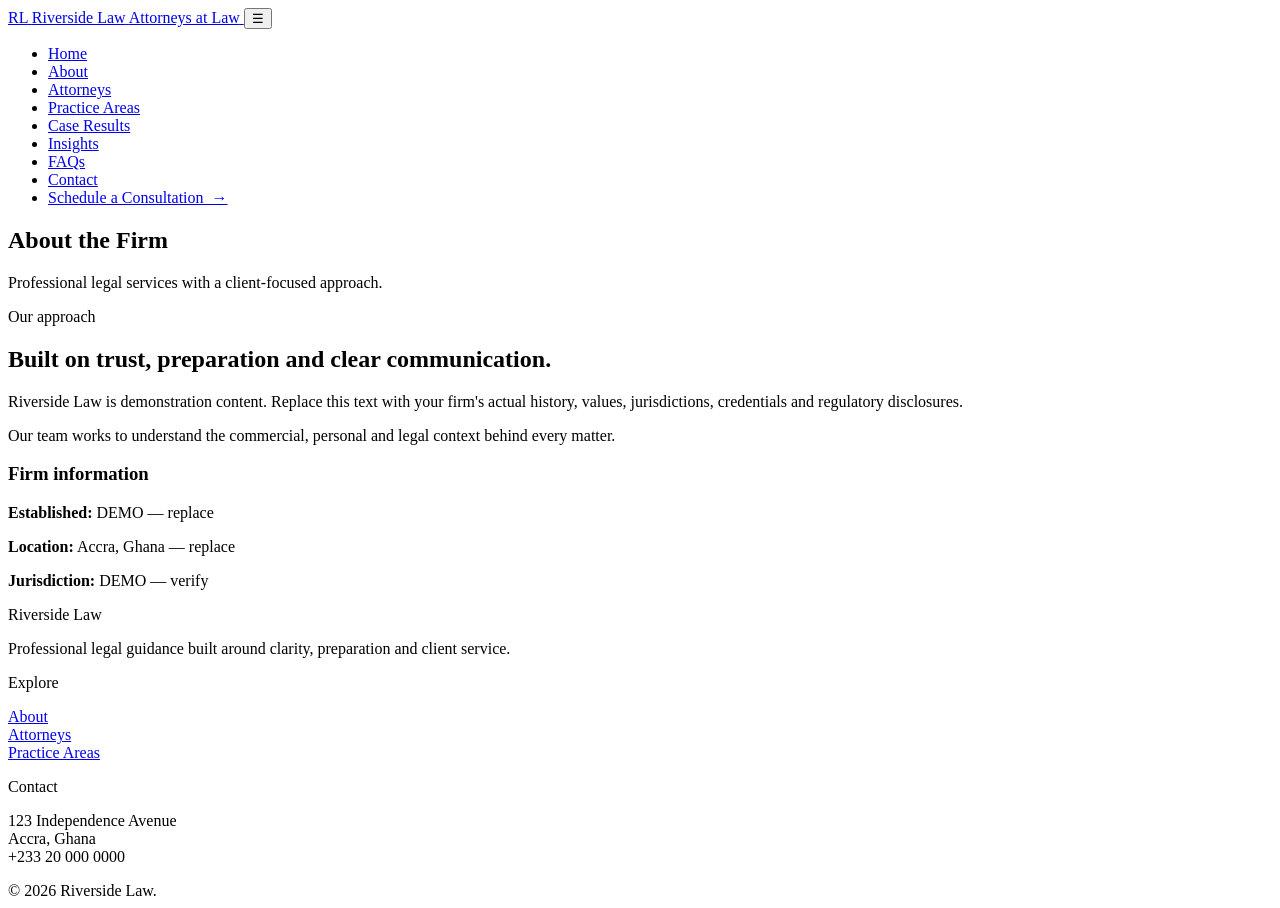
==== about.html @ 640d3c29 "Add files via upload" ====
<!doctype html>
<html lang="en">
    <head>
        <meta charset="utf-8">
        <meta name="viewport" content="width=device-width,initial-scale=1">
        <title>About | Riverside Law</title>
        <meta name="description" content="Professional legal services and consultation. Demo website.">
        <link rel="stylesheet" href="css/style.css">
    </head>
    
    <body>
        <header>
            <div class="container nav">
                <a class="brand" href="index.html">
                    <span class="brand-mark">RL</span>
                    <span class="brand-copy">
                        <span class="brand-name">Riverside Law</span>
                        <span class="brand-sub">Attorneys at Law</span>
                    </span>
                </a>
                <button class="menu" aria-label="Menu">☰</button>
                <nav>
                    <ul>

                        <li>
                            <a href="index.html">Home</a>
                        </li>
                        <li>
                            <a href="about.html">About</a>
                        </li>
                        <li>
                            <a href="attorneys.html">Attorneys</a>
                        </li>
                        <li>
                            <a href="practice-areas.html">Practice Areas</a>
                        </li>
                        <li>
                            <a href="case-results.html">Case Results</a>
                        </li>
                        <li>
                            <a href="insights.html">Insights</a>
                        </li>
                        <li>
                            <a href="faqs.html">FAQs</a>
                        </li>
                        <li>
                            <a href="contact.html">Contact</a>
                        </li>
                        <li>
                            <a class="nav-cta" href="consultation.html">Schedule a Consultation&nbsp; →</a>
                        </li>

                    </ul>
                </nav>
            </div>
        </header>
        <main>
            <section class="page-hero">
                <div class="container">
                    <h1>About the Firm</h1>
                    <p>Professional legal services with a client-focused approach.</p>
                </div>
            </section>
            <section>
                <div class="container split">
                    <div>
                        <div class="eyebrow">Our approach</div>
                        <h2>Built on trust, preparation and clear communication.</h2>
                        <p>
                            Riverside Law is demonstration content. 
                            Replace this text with your firm's actual history, values, jurisdictions, credentials 
                            and regulatory disclosures.
                        </p>
                        <p>
                            Our team works to understand the commercial, 
                            personal and legal context behind every matter.
                        </p>
                    </div>
                    <div class="panel">
                        <h3>Firm information</h3>
                        <p><strong>Established:</strong> DEMO — replace</p>
                        <p><strong>Location:</strong> Accra, Ghana — replace</p>
                        <p><strong>Jurisdiction:</strong> DEMO — verify</p>
                    </div>
                </div>
            </section>
        </main>
        <footer>
            <div class="container footer-grid">
                <div>
                    <div class="footer-title">Riverside Law</div>
                    <p>Professional legal guidance built around clarity, preparation and client service.</p>
                </div>
                <div>
                    <div class="footer-title">Explore</div>
                    <p>
                        <a href="about.html">About</a>
                        <br><a href="attorneys.html">Attorneys</a>
                        <br><a href="practice-areas.html">Practice Areas</a>
                    </p>
                </div>
                <div>
                    <div class="footer-title">Contact</div>
                    <p>123 Independence Avenue<br>Accra, Ghana<br>+233 20 000 0000</p>
                </div>
            </div>
            <div class="container copyright">
                © 2026 Riverside Law.
            </div>
        </footer>
        <script src="js/script.js"></script>
    </body>
</html>
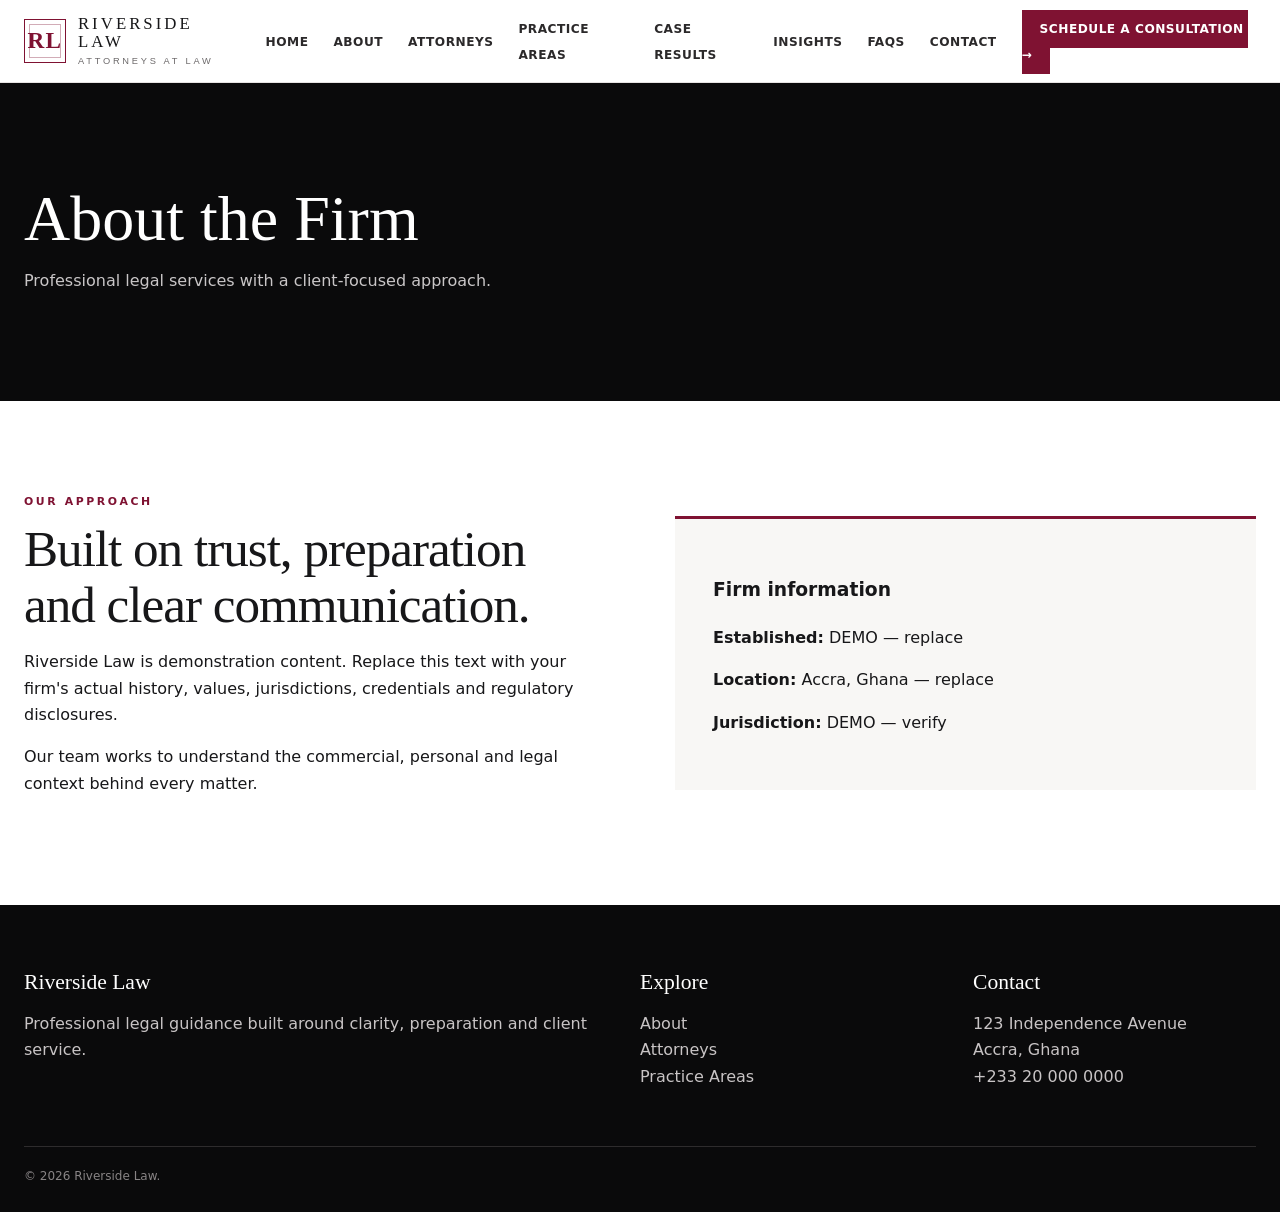
==== commit 6da67051: "Update stylesheet and script paths in about.html" ====
--- a/about.html
+++ b/about.html
@@ -5,7 +5,7 @@
         <meta name="viewport" content="width=device-width,initial-scale=1">
         <title>About | Riverside Law</title>
         <meta name="description" content="Professional legal services and consultation. Demo website.">
-        <link rel="stylesheet" href="css/style.css">
+        <link rel="stylesheet" href="style.css">
     </head>
     
     <body>
@@ -108,6 +108,6 @@
                 © 2026 Riverside Law.
             </div>
         </footer>
-        <script src="js/script.js"></script>
+        <script src="script.js"></script>
     </body>
-</html>+</html>
--- a/style.css
+++ b/style.css
@@ -0,0 +1,43 @@
+:root{
+  --black:#0a0a0b;
+  --ink:#171719;
+  --burgundy:#7f1232;
+  --burgundy-dark:#5d0d25;
+  --burgundy-soft:#f7eef1;
+  --white:#fff;
+  --offwhite:#f8f7f5;
+  --muted:#6d6a6b;
+  --line:#e7e4e3;
+  --max:1240px;
+}
+*{box-sizing:border-box}
+html{scroll-behavior:smooth}
+body{margin:0;font-family:Inter,ui-sans-serif,system-ui,-apple-system,BlinkMacSystemFont,"Segoe UI",sans-serif;color:var(--ink);background:var(--white);line-height:1.65}
+a{color:inherit;text-decoration:none}
+.container{width:min(var(--max),calc(100% - 48px));margin:auto}
+header{background:rgba(255,255,255,.96);backdrop-filter:blur(16px);color:var(--ink);position:sticky;top:0;z-index:50;border-bottom:1px solid var(--line)}
+.nav{min-height:82px;display:flex;align-items:center;gap:28px}
+.brand{display:flex;align-items:center;gap:12px;margin-right:auto;font-family:Georgia,"Times New Roman",serif;letter-spacing:.08em;text-transform:uppercase}
+.brand-mark{width:44px;height:44px;display:grid;place-items:center;border:1px solid var(--burgundy);color:var(--burgundy);font:700 1.45rem Georgia,serif;position:relative;line-height:1}
+.brand-mark:after{content:"";position:absolute;inset:4px;border:1px solid rgba(127,18,50,.35)}
+.brand-copy{display:flex;flex-direction:column;line-height:1.05}
+.brand-name{font-size:1.05rem;letter-spacing:.18em}.brand-sub{font:500 .58rem/1.2 Inter,sans-serif;letter-spacing:.3em;color:var(--muted);margin-top:5px}
+nav ul{list-style:none;display:flex;align-items:center;gap:25px;margin:0;padding:0}nav a{font-size:.76rem;font-weight:600;text-transform:uppercase;letter-spacing:.04em;color:#2b292a;position:relative}nav a:after{content:"";position:absolute;left:0;bottom:-8px;width:0;height:2px;background:var(--burgundy);transition:.2s}nav a:hover:after{width:100%}
+.nav-cta{padding:12px 18px!important;background:var(--burgundy);color:#fff!important}.nav-cta:after{display:none!important}
+.menu{display:none;background:none;border:0;color:var(--ink);font-size:1.7rem;cursor:pointer}
+.hero{min-height:650px;display:flex;align-items:center;color:#fff;background:linear-gradient(90deg,rgba(5,5,6,.98) 0%,rgba(8,8,9,.9) 40%,rgba(8,8,9,.28) 72%),url('https://images.unsplash.com/photo-1589829545856-d10d557cf95f?auto=format&fit=crop&w=2000&q=85') center/cover}
+.hero-content{padding:100px 0;max-width:720px}.eyebrow{color:var(--burgundy);text-transform:uppercase;letter-spacing:.24em;font-weight:700;font-size:.68rem}.hero .eyebrow{color:#d9a7b8}.hero h1{font-family:Georgia,"Times New Roman",serif;font-weight:400;font-size:clamp(3rem,6vw,5.25rem);line-height:1.02;margin:18px 0 22px;color:#fff;letter-spacing:-.035em}.hero h1 span{color:#b52d56}.hero p{font-size:1.03rem;color:#e8e5e6;max-width:650px}.buttons{display:flex;gap:12px;flex-wrap:wrap;margin-top:32px}.btn{display:inline-flex;align-items:center;gap:10px;padding:13px 20px;border:1px solid var(--burgundy);background:var(--burgundy);color:#fff;font-weight:700;font-size:.8rem;letter-spacing:.02em;transition:.2s}.btn:hover{background:var(--burgundy-dark);transform:translateY(-1px)}.btn.outline{background:transparent;border-color:#fff}.btn.outline:hover{background:#fff;color:var(--black)}.btn.dark{background:var(--black);border-color:var(--black)}
+.stats{background:var(--white);border-bottom:1px solid var(--line)}.stats .grid{grid-template-columns:repeat(4,1fr)}.stat{text-align:left;padding:28px 18px;border-right:1px solid var(--line)}.stat:first-child{padding-left:0}.stat:last-child{border-right:0}.stat strong{display:block;color:var(--black);font:400 2.05rem Georgia,serif}.stat small{color:var(--muted);font-size:.78rem}
+section{padding:92px 0}.section-head{max-width:720px;margin:0 auto 46px}.section-head.center{text-align:center}.section-head h2,.split h2{font-family:Georgia,"Times New Roman",serif;font-weight:400;color:var(--ink);font-size:clamp(2.1rem,4vw,3.25rem);line-height:1.1;letter-spacing:-.02em;margin:10px 0 15px}.section-head p{color:var(--muted)}
+.grid{display:grid;grid-template-columns:repeat(3,1fr);gap:18px}.card{border:1px solid var(--line);padding:30px;background:#fff;transition:.25s;position:relative}.card:before{content:"";position:absolute;left:0;top:0;width:3px;height:0;background:var(--burgundy);transition:.25s}.card:hover{transform:translateY(-4px);box-shadow:0 18px 45px rgba(0,0,0,.08)}.card:hover:before{height:100%}.card h3{font:400 1.35rem Georgia,serif;margin:12px 0 8px}.card p{color:var(--muted);font-size:.9rem}.icon{color:var(--burgundy);font-size:1.5rem}.card a{color:var(--burgundy);font-size:.78rem;font-weight:800;text-transform:uppercase;letter-spacing:.08em}
+.dark-section{background:var(--black);color:#fff}.dark-section h2,.dark-section h3{color:#fff}.dark-section .eyebrow{color:#d9a7b8}.dark-section p{color:#bdb9ba}.practice-grid{display:grid;grid-template-columns:repeat(3,1fr);gap:12px}.practice-item{border:1px solid #343336;padding:22px;display:flex;align-items:center;justify-content:space-between;min-height:82px;transition:.2s}.practice-item:hover{border-color:var(--burgundy);background:#111113}.practice-item span{color:#d4d0d1;font-size:.9rem}.practice-item b{color:#b52d56}
+.split{display:grid;grid-template-columns:1fr 1fr;gap:70px;align-items:center}.panel{background:var(--offwhite);padding:38px;border-top:3px solid var(--burgundy)}
+.page-hero{background:var(--black);color:#fff;padding:90px 0}.page-hero h1{font:400 clamp(2.8rem,5vw,4.4rem)/1.05 Georgia,serif;margin:12px 0}.page-hero p{color:#c9c6c7;max-width:700px}
+.attorney{overflow:hidden;border:1px solid var(--line);background:#fff}.attorney .photo{height:330px;background:linear-gradient(135deg,#201e1f,#766f70);display:flex;align-items:center;justify-content:center;font:400 5rem Georgia,serif;color:#fff}.attorney-body{padding:25px}.tag{display:inline-block;background:var(--burgundy-soft);color:var(--burgundy);padding:5px 9px;font-size:.7rem;text-transform:uppercase;letter-spacing:.08em;font-weight:800}
+.list{padding-left:20px}.list li{margin:8px 0;color:var(--muted)}
+form{display:grid;gap:16px}.form-grid{display:grid;grid-template-columns:1fr 1fr;gap:16px}label{font-weight:700;font-size:.78rem;text-transform:uppercase;letter-spacing:.06em;color:#302e2f}input,textarea,select{width:100%;padding:14px 15px;border:1px solid #d8d4d5;background:#fff;border-radius:0;font:inherit;color:var(--ink);outline:none}input:focus,textarea:focus,select:focus{border-color:var(--burgundy);box-shadow:0 0 0 3px rgba(127,18,50,.08)}textarea{min-height:160px;resize:vertical}
+.faq{border-bottom:1px solid var(--line)}.faq button{width:100%;padding:20px 0;text-align:left;background:none;border:0;font-weight:700;font-size:1rem;color:var(--ink);cursor:pointer;display:flex;justify-content:space-between}.faq p{display:none;margin:0 0 20px;color:var(--muted)}.faq.open p{display:block}
+footer{background:var(--black);color:#c8c4c5;padding:65px 0 25px}.footer-grid{display:grid;grid-template-columns:2fr 1fr 1fr;gap:50px}.footer-title{color:#fff;font:400 1.35rem Georgia,serif;margin-bottom:12px}.footer-grid a:hover{color:#d36a89}.copyright{border-top:1px solid #2e2c2d;margin-top:40px;padding-top:20px;font-size:.75rem;color:#888485}.notice{padding:15px;background:#eef8f1;border:1px solid #c5e2cc;color:#245b2e}.error{padding:15px;background:#fff0f2;border:1px solid #ecc7d0;color:#7c243c}
+@media(max-width:980px){nav ul{gap:15px}.nav-cta{display:none}.grid{grid-template-columns:repeat(2,1fr)}.practice-grid{grid-template-columns:repeat(2,1fr)}.stats .grid{grid-template-columns:repeat(2,1fr)}.stat:nth-child(2){border-right:0}.stat:nth-child(-n+2){border-bottom:1px solid var(--line)}.split{gap:40px}}
+@media(max-width:760px){.nav{min-height:72px}.menu{display:block}nav ul{display:none;position:absolute;top:72px;left:0;right:0;background:#fff;padding:22px 24px;flex-direction:column;align-items:flex-start;border-bottom:1px solid var(--line);box-shadow:0 15px 30px rgba(0,0,0,.08)}.nav.open nav ul{display:flex}.brand-name{font-size:.9rem}.hero{min-height:610px}.hero-content{padding:75px 0}.split,.footer-grid,.grid,.practice-grid{grid-template-columns:1fr}.form-grid{grid-template-columns:1fr}.stats .grid{grid-template-columns:1fr 1fr}.stat{padding:22px 10px}.stat:nth-child(odd){padding-left:0}.stat:nth-child(even){border-right:0}.stat:nth-child(-n+2){border-bottom:1px solid var(--line)}}
+@media(max-width:480px){.container{width:min(var(--max),calc(100% - 30px))}.hero h1{font-size:2.85rem}.stats .grid{grid-template-columns:1fr}.stat{border-right:0!important;border-bottom:1px solid var(--line)}.stat:last-child{border-bottom:0}section{padding:65px 0}.page-hero{padding:70px 0}}
